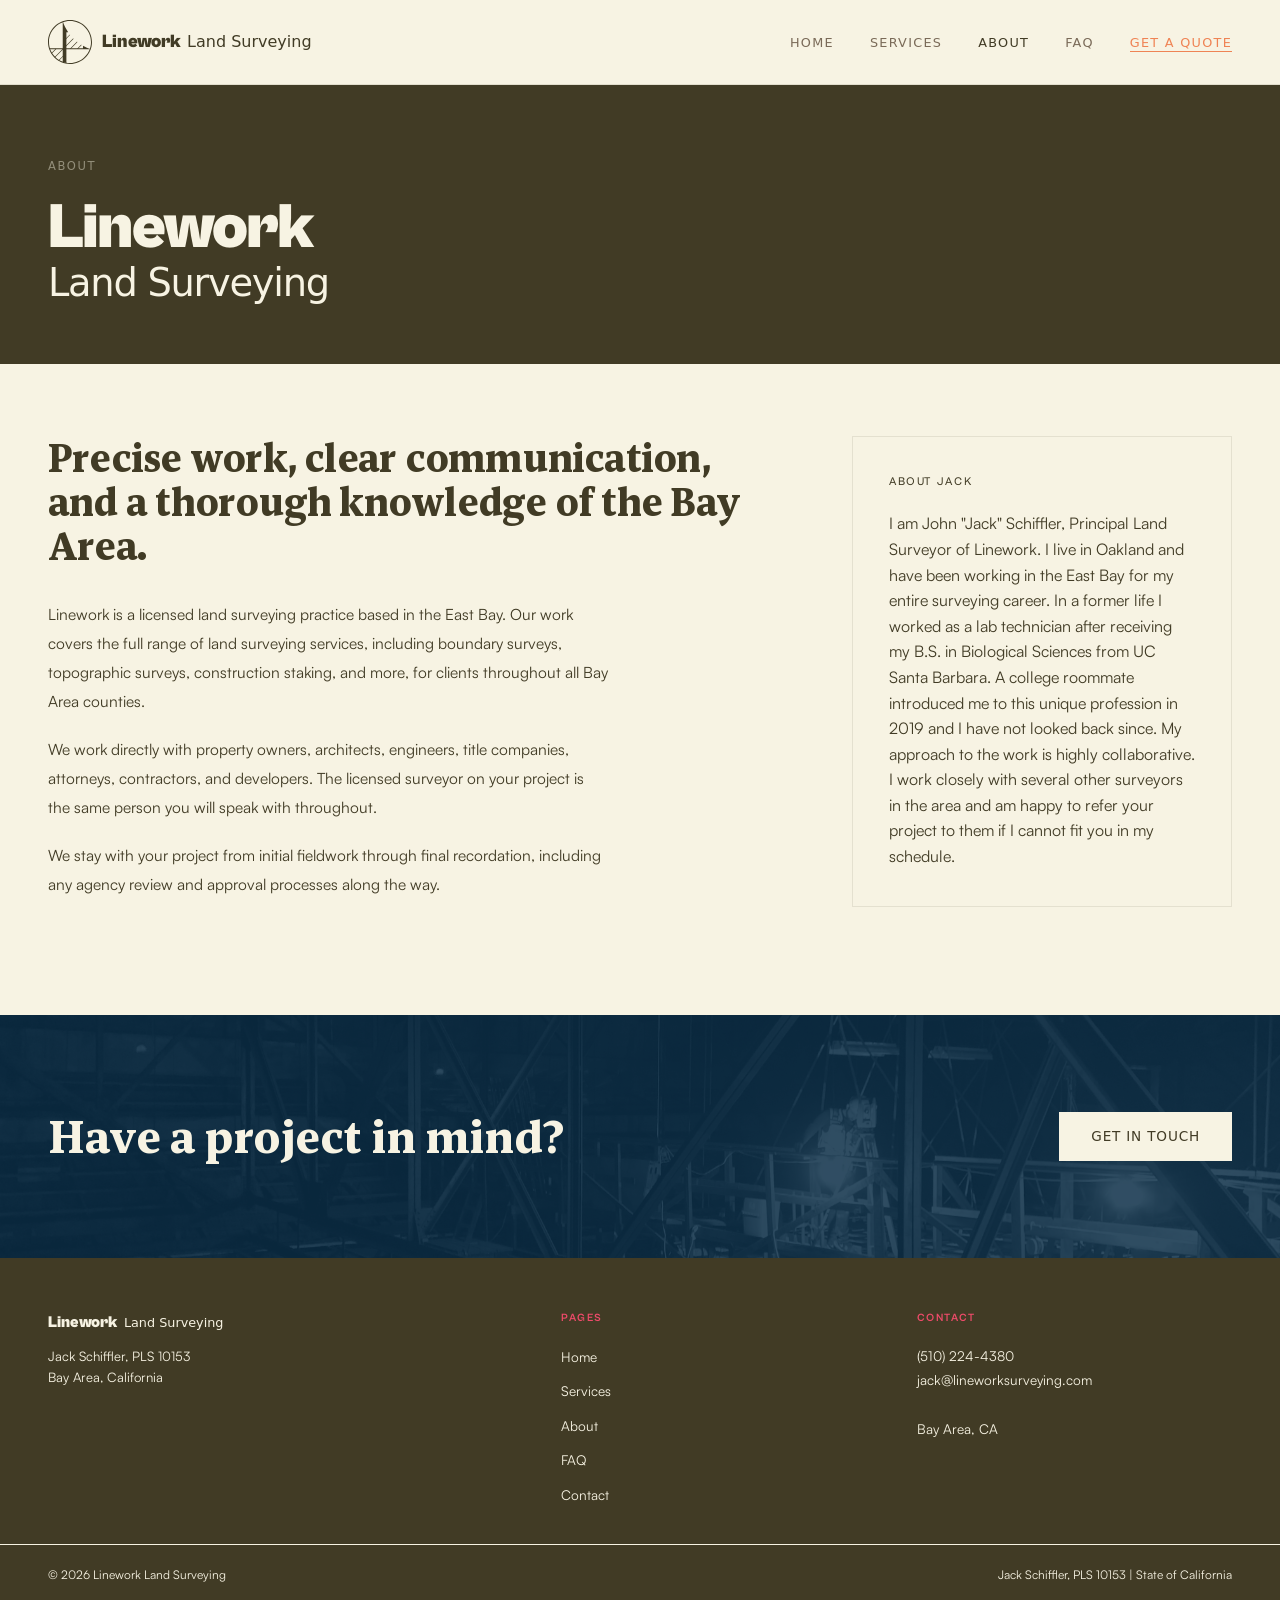
==== about.html @ f4a78629 "Copy and UI updates across all pages - Use Jack Schiffler name throughout (John "Jack" in bio) - Res" ====
<!DOCTYPE html>
<html lang="en">
<head>
  <meta charset="UTF-8">
  <meta name="viewport" content="width=device-width, initial-scale=1.0">
  <title>About | Linework Land Surveying</title>
  <meta name="description" content="Linework Land Surveying is a licensed Bay Area surveying practice serving homeowners, contractors, engineers, and developers across six counties.">
  <link rel="stylesheet" href="css/styles.css">
  <link rel="icon" type="image/png" href="favicon/favicon-96x96.png?v=20260525" sizes="96x96" />
  <link rel="icon" type="image/svg+xml" href="favicon/favicon.svg?v=20260525" />
  <link rel="shortcut icon" href="favicon/favicon.ico?v=20260525" />
  <link rel="apple-touch-icon" sizes="180x180" href="favicon/apple-touch-icon.png?v=20260525" />
  <meta name="apple-mobile-web-app-title" content="Linework" />
  <link rel="manifest" href="favicon/site.webmanifest?v=20260525" />
</head>
<body class="scheme-dark">

  <nav class="nav">
      <a href="index.html" class="nav-brand"><svg class="nav-logo" viewBox="0 0 614 614" aria-hidden="true" xmlns="http://www.w3.org/2000/svg" style="fill:currentColor;fill-rule:evenodd;clip-rule:evenodd;"><g transform="matrix(1,0,0,1,-393,-393)"><g transform="matrix(0.580419,0,0,0.580419,174.084919,110.556975)"><path d="M906.095,486.619C1198.018,486.619 1435.023,723.624 1435.023,1015.547C1435.023,1307.47 1198.018,1544.475 906.095,1544.475C614.172,1544.475 377.167,1307.47 377.167,1015.547C377.167,723.624 614.172,486.619 906.095,486.619ZM906.095,510.739C627.484,510.739 401.288,736.936 401.288,1015.547C401.288,1294.158 627.484,1520.354 906.095,1520.354C1184.706,1520.354 1410.902,1294.158 1410.902,1015.547C1410.902,736.936 1184.706,510.739 906.095,510.739Z"/></g><g transform="matrix(1.018083,0,0,1.018083,-12.198493,-17.996082)"><path d="M600,420.653C618.035,474.335 643.231,524.475 674.581,570L650,570C650,570 649.997,992.827 650,995C650.003,997.173 600,980 600,980L600,420.653Z"/></g><g transform="matrix(1.012575,0,0,1.012575,-5.211109,-9.470145)"><path d="M875.973,786.244C875.948,786.179 875.973,753.09 875.973,753.09L875.973,753.076C909.604,771.85 945.355,787.608 982.901,800L982.901,800.003L417.098,800L412.466,786.297L875.973,786.244Z"/></g><g><g transform="matrix(0.618251,0.383785,0.383785,0.614168,-159.139869,159.988691)"><path d="M446.684,858.973C439.985,865.707 433.276,869.911 431.711,868.354C430.146,866.797 434.314,860.065 441.012,853.331L694.695,598.295C701.394,591.56 708.103,587.357 709.669,588.914C711.234,590.471 707.066,597.202 700.367,603.936L446.684,858.973Z"/></g><g transform="matrix(0.615449,0.386602,0.386602,0.611336,35.843888,-36.035072)"><path d="M446.684,858.973C439.819,865.874 432.975,870.214 431.409,868.657C429.844,867.1 434.147,860.233 441.012,853.331L694.695,598.295C701.561,591.393 708.405,587.054 709.97,588.61C711.535,590.167 707.232,597.035 700.367,603.936L446.684,858.973Z"/></g></g><g transform="matrix(1.006113,-0.006145,-0.006145,1.006178,46.858488,53.80447)"><path d="M446.684,858.973C445.146,860.519 442.627,860.51 441.061,858.953C439.496,857.397 439.474,854.877 441.012,853.331L694.695,598.295C696.233,596.748 698.753,596.757 700.318,598.314C701.883,599.871 701.905,602.39 700.367,603.936L446.684,858.973Z"/></g><g><g transform="matrix(0.634325,0.367625,0.367625,0.630414,-53.128659,254.618289)"><path d="M446.684,858.973C440.803,864.885 434.758,868.421 433.193,866.864C431.628,865.307 435.131,859.243 441.012,853.331L694.695,598.295C700.576,592.382 706.622,588.846 708.187,590.403C709.752,591.96 706.248,598.024 700.367,603.936L446.684,858.973Z"/></g><g transform="matrix(0.684044,0.317641,0.317641,0.680664,130.234352,70.277254)"><path d="M446.684,858.973C442.415,863.264 437.679,865.485 436.113,863.928C434.548,862.371 436.743,857.623 441.012,853.331L694.695,598.295C698.964,594.003 703.701,591.783 705.266,593.34C706.831,594.896 704.636,599.645 700.367,603.936L446.684,858.973Z"/></g></g><g transform="matrix(0.602646,0.399473,0.399473,0.598396,196.505833,104.390617)"><path d="M446.684,858.973C438.94,866.758 431.382,871.815 429.817,870.258C428.252,868.701 433.268,861.116 441.012,853.331L694.695,598.295C702.44,590.509 709.998,585.452 711.563,587.009C713.128,588.566 708.111,596.151 700.367,603.936L446.684,858.973Z"/></g></g></svg><span class="nav-brand-text"><span class="nav-brand-main">Linework</span><span class="nav-brand-sub">Land Surveying</span></span></a>
      <button class="nav-toggle" aria-label="Menu" onclick="this.nextElementSibling.classList.toggle('open')">
        <span></span><span></span><span></span>
      </button>
      <ul class="nav-links">
        <li><a href="index.html">Home</a></li>
        <li><a href="services.html">Services</a></li>
        <li><a href="about.html" class="active">About</a></li>
        <li><a href="faq.html">FAQ</a></li>
        <li class="nav-quote"><a href="contact.html">Get a Quote</a></li>
      </ul>
  </nav>

  <section class="page-hero">
    <p class="eyebrow">About</p>
    <h1>
      <div class="font-cabinet font-black title">Linework</div>
      <div class="font-satoshi font-light subtitle">Land Surveying</div>
    </h1>
  </section>

  <div class="about-body">
    <div class="about-text">
      <h2>Precise work, clear communication, and a thorough knowledge of the Bay Area.</h2>
      <p>Linework is a licensed land surveying practice based in the East Bay. Our work covers the full range of land surveying services, including boundary surveys, topographic surveys, construction staking, and more, for clients throughout all Bay Area counties.</p>
      <p>We work directly with property owners, architects, engineers, title companies, attorneys, contractors, and developers. The licensed surveyor on your project is the same person you will speak with throughout.</p>
      <p>We stay with your project from initial fieldwork through final recordation, including any agency review and approval processes along the way.</p>
    </div>
    <div>
      <div class="aside-card">
        <h3>About Jack</h3>
        <p>I am John "Jack" Schiffler, Principal Land Surveyor of Linework. I live in Oakland and have been working in the East Bay for my entire surveying career. In a former life I worked as a lab technician after receiving my B.S. in Biological Sciences from UC Santa Barbara. A college roommate introduced me to this unique profession in 2019 and I have not looked back since. My approach to the work is highly collaborative. I work closely with several other surveyors in the area and am happy to refer your project to them if I cannot fit you in my schedule.</p>
      </div>
    </div>
  </div>

  <div class="cta-band">
    <img class="cta-band-bg" src="img/IMG_4250.jpg" alt="">
    <h2>Have a project in mind?</h2>
    <a href="contact.html" class="btn-cream">Get in touch</a>
  </div>

  <footer>
    <div class="footer">
      <div>
        <span class="footer-brand">
          <span class="footer-brand-title">Linework</span>
          <span class="footer-brand-subtitle">Land Surveying</span>
        </span>
        <p class="footer-tagline">Jack Schiffler, PLS 10153<br>Bay Area, California</p>
      </div>
      <div class="footer-col">
        <h4>Pages</h4>
        <ul>
          <li><a href="index.html">Home</a></li>
          <li><a href="services.html">Services</a></li>
          <li><a href="about.html">About</a></li>
          <li><a href="faq.html">FAQ</a></li>
          <li><a href="contact.html">Contact</a></li>
        </ul>
      </div>
      <div class="footer-col">
        <h4>Contact</h4>
        <address>
          (510) 224-4380<br>
          jack@lineworksurveying.com<br><br>
          Bay Area, CA
        </address>
      </div>
    </div>
    <div class="footer-bottom">
      <span>&copy; 2026 Linework Land Surveying</span>
      <span>Jack Schiffler, PLS 10153 | State of California</span>
    </div>
  </footer>

</body>
</html>
---- css/styles.css ----
/* ── Fonts ─────────────────────────────────────────────────────────────────── */
@font-face {
  font-family: 'Cabinet Grotesk';
  src: url('../fonts/CabinetGrotesk-Regular.woff2') format('woff2'),
       url('../fonts/CabinetGrotesk-Regular.woff') format('woff');
  font-weight: 400; font-display: swap;
}
@font-face {
  font-family: 'Cabinet Grotesk';
  src: url('../fonts/CabinetGrotesk-Medium.woff2') format('woff2'),
       url('../fonts/CabinetGrotesk-Medium.woff') format('woff');
  font-weight: 500; font-display: swap;
}
@font-face {
  font-family: 'Cabinet Grotesk';
  src: url('../fonts/CabinetGrotesk-Bold.woff2') format('woff2'),
       url('../fonts/CabinetGrotesk-Bold.woff') format('woff');
  font-weight: 700; font-display: swap;
}
@font-face {
  font-family: 'Cabinet Grotesk';
  src: url('../fonts/CabinetGrotesk-Black.woff2') format('woff2'),
       url('../fonts/CabinetGrotesk-Black.woff') format('woff');
  font-weight: 900; font-display: swap;
}
@font-face {
  font-family: 'Satoshi';
  src: url('../fonts/Satoshi-Variable.woff2') format('woff2'),
       url('../fonts/Satoshi-Variable.woff') format('woff');
  font-weight: 300 900; font-display: swap;
}
@font-face {
  font-family: 'Satoshi';
  src: url('../fonts/Satoshi-Regular.woff2') format('woff2'),
       url('../fonts/Satoshi-Regular.woff') format('woff');
  font-weight: 400; font-display: swap;
}
@font-face {
  font-family: 'Satoshi';
  src: url('../fonts/Satoshi-Medium.woff2') format('woff2'),
       url('../fonts/Satoshi-Medium.woff') format('woff');
  font-weight: 500; font-display: swap;
}
@font-face {
  font-family: 'Satoshi';
  src: url('../fonts/Satoshi-Bold.woff2') format('woff2'),
       url('../fonts/Satoshi-Bold.woff') format('woff');
  font-weight: 700; font-display: swap;
}
@font-face {
  font-family: 'Bespoke Serif';
  src: url('../fonts/BespokeSerif-Variable.woff2') format('woff2'),
       url('../fonts/BespokeSerif-Variable.woff') format('woff');
  font-weight: 100 900; font-display: swap;
}
@font-face {
  font-family: 'Bespoke Serif';
  src: url('../fonts/BespokeSerif-VariableItalic.woff2') format('woff2'),
       url('../fonts/BespokeSerif-VariableItalic.woff') format('woff');
  font-weight: 100 900; font-style: italic; font-display: swap;
}

/* ── Variables ─────────────────────────────────────────────────────────────── */
:root {
  /* --cream:   #F5EDE0; */
  /* --coral:   #EE486A; */
  /* --olive:   #2A5B1C; */
  /* --dark:    #1A1714; */
  /* --mid:     #7A6A58; */
  /* --sand:    #DEC99A; */
  /* --paper:   #FAF6EE; */

  --palm:    #7B904B;
  --olive: #5C6C37;
  --forest: #2A3B1C;
  --green-light: var(--palm);
  --green-mid: var(--olive);
  --green-dark: var(--forest);

  --bubblegum: #EE4B6A;
  --crimson: #D32240;
  --plum: #291528;
  --pink-light: var(--bubblegum);
  --pink-mid: var(--crimson);
  --pink-dark: var(--plum);
  
  --coral: #EF8354;
  --paprika: #EA5C1F;
  --leather: #95370E;
  --orange-light: var(--coral);
  --orange-mid: var(--paprika);
  --orange-dark: var(--leather);
  
  --steel: #7A93AC;
  --navy: #124E78;
  --denim: #0B2E47;
  --blue-light: var(--steel);
  --blue-mid: var(--navy);
  --blue-dark: var(--denim);

  --ivory:   #F7F3E3;
  --coffee: #7A6A58;
  --dark-khaki: #413B25;
  --light: var(--ivory);
  --mid: var(--coffee);
  --dark: var(--dark-khaki);
  
  --cream:   var(--light);
  --sand: var(--orange-light);
  --paper: var(--ivory);

  --font-satoshi: 'Satoshi', system-ui, sans-serif;
  --font-cabinet: 'Cabinet Grotesk', system-ui, sans-serif;
  --font-bespoke: 'Bespoke Serif', Georgia, serif;

  --text-xs: 0.75rem;
  --text-xs--line-height: calc(1 / 0.75);

  --text-sm: 0.875rem;
  --text-sm--line-height: calc(1.25 / 0.875);

  --text-base: 1rem;
  --text-base--line-height: calc(1.5 / 1);

  --text-lg: 1.125rem;
  --text-lg--line-height: calc(1.75 / 1.125);

  --text-xl: 1.25rem;
  --text-xl--line-height: calc(1.75 / 1.25);

  --text-2xl: 1.5rem;
  --text-2xl--line-height: calc(2 / 1.5);

  --text-3xl: 1.875rem;
  --text-3xl--line-height: calc(2.25 / 1.875);

  --text-4xl: 2.25rem;
  --text-4xl--line-height: calc(2.5 / 2.25);

  --text-5xl: 3rem;
  --text-5xl--line-height: 1;

  --text-6xl: 3.75rem;
  --text-6xl--line-height: 1;

  --text-7xl: 4.5rem;
  --text-7xl--line-height: 1;

  --text-8xl: 6rem;
  --text-8xl--line-height: 1;

  --text-9xl: 8rem; 
  --text-9xl--line-height: 1;
}

/* ── Font Helpers ─────────────────────────────────────────────────────────────── */

.font-satoshi, .font-body {
  font-family: var(--font-satoshi);
}

.font-cabinet, .font-title {
  font-family: var(--font-cabinet);
}

.font-bespoke, .font-serif {
  font-family: var(--font-bespoke);
}

.font-thin {
  font-weight: 100;
}

.font-extralight {
  font-weight: 200;
}

.font-light {
  font-weight: 300;
}

.font-normal {
  font-weight: 400;
}

.font-medium {
  font-weight: 500;
}

.font-semibold {
  font-weight: 600;
}

.font-bold {
  font-weight: 700;
}

.font-extrabold {
  font-weight: 800;
}

.font-black {
  font-weight: 900;
}


.text-xs {
  font-size: var(--text-xs); /* 0.75rem (12px) */ 
  line-height: var(--text-xs--line-height); /* calc(1 / 0.75) */
}

.text-sm {
  font-size: var(--text-sm); /* 0.875rem (14px) */ 
  line-height: var(--text-sm--line-height); /* calc(1.25 / 0.875) */
}

.text-base {
  font-size: var(--text-base); /* 1rem (16px) */ 
  line-height: var(--text-base--line-height); /* calc(1.5 / 1) */
}

.text-lg {
  font-size: var(--text-lg); /* 1.125rem (18px) */ 
  line-height: var(--text-lg--line-height); /* calc(1.75 / 1.125) */
}

.text-xl {
  font-size: var(--text-xl); /* 1.25rem (20px) */ 
  line-height: var(--text-xl--line-height); /* calc(1.75 / 1.25) */
}

.text-2xl {
  font-size: var(--text-2xl); /* 1.5rem (24px) */ 
  line-height: var(--text-2xl--line-height); /* calc(2 / 1.5) */
}

.text-3xl {
  font-size: var(--text-3xl); /* 1.875rem (30px) */ 
  line-height: var(--text-3xl--line-height); /* calc(2.25 / 1.875) */
}

.text-4xl {
  font-size: var(--text-4xl); /* 2.25rem (36px) */ 
  line-height: var(--text-4xl--line-height); /* calc(2.5 / 2.25) */
}

.text-5xl {
  font-size: var(--text-5xl); /* 3rem (48px) */ 
  line-height: var(--text-5xl--line-height); /* 1 */
}

.text-6xl {
  font-size: var(--text-6xl); /* 3.75rem (60px) */ 
  line-height: var(--text-6xl--line-height); /* 1 */
}

.text-7xl {
  font-size: var(--text-7xl); /* 4.5rem (72px) */ 
  line-height: var(--text-7xl--line-height); /* 1 */
}

.text-8xl {
  font-size: var(--text-8xl); /* 6rem (96px) */ 
  line-height: var(--text-8xl--line-height); /* 1 */
}

.text-9xl {
  font-size: var(--text-9xl); /* 8rem (128px) */ 
  line-height: var(--text-9xl--line-height); /* 1 */
}

/* ── Reset ─────────────────────────────────────────────────────────────────── */
*, *::before, *::after { box-sizing: border-box; margin: 0; padding: 0; }
html, body { overflow-x: clip; overscroll-behavior: none; }
html { scroll-behavior: smooth; }

body {
  font-family: 'Satoshi', system-ui, sans-serif;
  background: var(--paper);
  color: var(--dark);
  font-size: 16px;
  line-height: 1.6;
}

a { color: inherit; text-decoration: none; }
img { max-width: 100%; display: block; }

/* ── Nav ───────────────────────────────────────────────────────────────────── */
.nav {
  display: flex;
  align-items: center;
  justify-content: space-between;
  padding: 20px 48px;
  border-bottom: 1px solid rgba(65,59,37,0.12);
  background: var(--paper);
  position: sticky;
  top: 0;
  z-index: 50;
}

.nav-brand {
  display: flex;
  align-items: center;
  gap: 10px;
  color: var(--dark);
}

.nav-logo {
  display: block;
  width: 44px;
  height: 44px;
  flex-shrink: 0;
  color: var(--dark);
  overflow: hidden;
  shape-rendering: geometricPrecision;
}

.nav-brand-text {
  display: flex;
  align-items: baseline;
  gap: 0.35em;
}

.nav-brand-main {
  font-family: 'Cabinet Grotesk', system-ui, sans-serif;
  font-weight: 900;
  font-size: 1.15rem;
  letter-spacing: 0.01em;
}

.nav-brand-sub {
  font-family: 'Satoshi', system-ui, sans-serif;
  font-weight: 300;
  font-style: normal;
  font-size: 1rem;
}

.nav-links {
  display: flex;
  gap: 36px;
  list-style: none;
}

.nav-links a {
  font-size: 0.8rem;
  font-weight: 500;
  letter-spacing: 0.1em;
  text-transform: uppercase;
  color: var(--mid);
  transition: color 0.2s;
}

.nav-links a:hover,
.nav-links a.active { color: var(--dark); }

.nav-links .nav-quote a {
  color: var(--coral);
  border-bottom: 1px solid var(--coral);
  padding-bottom: 1px;
}

.nav-links .nav-quote a:hover { color: var(--dark); border-color: var(--dark); }

.nav-toggle {
  display: none;
  flex-direction: column;
  gap: 5px;
  background: none;
  border: none;
  cursor: pointer;
  padding: 4px;
}

.nav-toggle span {
  display: block;
  width: 22px;
  height: 1.5px;
  background: var(--dark);
}

/* ── Hero ──────────────────────────────────────────────────────────────────── */
.hero {
  background: var(--cream);
  padding: 80px 48px 72px;
  border-bottom: 1px solid rgba(65,59,37,0.1);
  overflow: hidden;
}

.hero-tag {
  font-size: 0.75rem;
  font-weight: 500;
  letter-spacing: 0.14em;
  text-transform: uppercase;
  color: var(--coral);
  margin-bottom: 28px;
}

.hero-lockup {
  display: flex;
  align-items: center;
  gap: clamp(1.15rem, 2vw, 2rem);
  margin-bottom: 36px;
}

.hero-logo {
  width: clamp(4.6rem, 14vw, 8.5rem);
  height: clamp(4.6rem, 14vw, 8.5rem);
  flex-shrink: 0;
  color: var(--dark);
  shape-rendering: geometricPrecision;
}

.hero-name {
  font-family: 'Cabinet Grotesk', system-ui, sans-serif;
  font-weight: 900;
  font-size: clamp(3.45rem, 8.5vw, 8rem);
  line-height: 0.95;
  letter-spacing: -0.02em;
  color: var(--dark);
  margin-bottom: 0;
}

.hero-name em {
  display: block;
  font-family: 'Satoshi', system-ui, sans-serif;
  font-weight: 300;
  font-style: normal;
  font-size: 0.68em;
  color: var(--dark);
}

.hero-sub {
  font-size: 1rem;
  color: var(--dark);
  max-width: 420px;
  line-height: 1.7;
  margin-bottom: 40px;
}

.hero-actions {
  display: flex;
  gap: 20px;
  align-items: center;
}

.btn-coral {
  display: inline-block;
  background: var(--coral);
  color: #fff;
  padding: 12px 28px;
  font-size: 0.85rem;
  font-weight: 500;
  letter-spacing: 0.06em;
  text-transform: uppercase;
  transition: background 0.2s;
}

.btn-coral:hover { background: var(--orange-dark); color: var(--light); }

.btn-text {
  font-size: 0.85rem;
  font-weight: 500;
  letter-spacing: 0.06em;
  text-transform: uppercase;
  color: var(--mid);
  border-bottom: 1px solid currentColor;
  padding-bottom: 1px;
  transition: color 0.2s;
}

.btn-text:hover { color: var(--dark); }

/* ── Services block (homepage) ─────────────────────────────────────────────── */
.services-block {
  background: var(--green-dark);
  padding: 80px 48px;
}

.services-block h2 {
  font-family: 'Cabinet Grotesk', system-ui, sans-serif;
  font-weight: 700;
  font-size: clamp(1.8rem, 3vw, 2.6rem);
  color: var(--orange-light);
  margin-bottom: 52px;
  letter-spacing: -0.01em;
}

.services-list {
  list-style: none;
  border-top: 1px solid rgba(255,255,255,0.15);
}

.services-list li {
  display: flex;
  justify-content: space-between;
  align-items: baseline;
  padding: 20px 0;
  border-bottom: 1px solid rgba(255,255,255,0.15);
  gap: 24px;
}

.services-list li .svc-name {
  font-family: 'Cabinet Grotesk', system-ui, sans-serif;
  font-weight: 700;
  font-size: clamp(1.1rem, 2vw, 1.4rem);
  color: #fff;
  letter-spacing: -0.01em;
}

.services-list li .svc-note {
  font-size: 0.8rem;
  color: rgba(255,255,255,0.45);
  letter-spacing: 0.06em;
  text-transform: uppercase;
  flex-shrink: 0;
}

.services-more {
  margin-top: 40px;
}

.services-more a {
  font-size: 0.82rem;
  font-weight: 500;
  letter-spacing: 0.1em;
  text-transform: uppercase;
  color: var(--sand);
  border-bottom: 1px solid rgba(222,201,154,0.4);
  padding-bottom: 2px;
  transition: border-color 0.2s;
}

.services-more a:hover { border-color: var(--sand); }

/* ── About strip (homepage) ────────────────────────────────────────────────── */
.about-strip {
  background: var(--paper);
  padding: 80px 48px;
  display: grid;
  grid-template-columns: 1fr 2fr;
  gap: 64px;
  align-items: start;
  border-bottom: 1px solid rgba(65,59,37,0.1);
}

.about-strip h2 {
  font-family: 'Bespoke Serif', Georgia, serif;
  font-size: clamp(1.6rem, 2.5vw, 2.2rem);
  line-height: 1.2;
  color: var(--blue-mid);
  letter-spacing: -0.01em;
}

.about-strip p {
  font-size: 1rem;
  color: var(--dark);
  line-height: 1.8;
  margin-bottom: 28px;
}

.about-strip a {
  font-size: 0.82rem;
  font-weight: 500;
  letter-spacing: 0.1em;
  text-transform: uppercase;
  color: var(--pink-light);
  border-bottom: 1px solid var(--coral);
  padding-bottom: 1px;
}

/* ── Area strip ────────────────────────────────────────────────────────────── */
.area-strip {
  background: var(--pink-mid);
  padding: 36px 48px;
  display: flex;
  align-items: center;
  gap: 48px;
  flex-wrap: wrap;
}

.area-strip .area-label {
  font-size: 0.72rem;
  font-weight: 500;
  letter-spacing: 0.14em;
  text-transform: uppercase;
  color: var(--light);
  flex-shrink: 0;
}

.area-strip .area-counties {
  font-family: 'Bespoke Serif', Georgia, serif;
  font-size: 1rem;
  color: var(--light);
  letter-spacing: 0.01em;
}

/* ── CTA band ──────────────────────────────────────────────────────────────── */
.cta-band {
  background: var(--blue-dark);
  padding: 96px 48px;
  display: flex;
  justify-content: space-between;
  align-items: center;
  gap: 40px;
  flex-wrap: wrap;
  position: relative;
  overflow: hidden;
}

.cta-band-bg {
  position: absolute;
  inset: 0;
  width: 100%;
  height: 100%;
  object-fit: cover;
  object-position: center;
  opacity: 0.15;
  filter: grayscale(1);
  pointer-events: none;
}

.cta-band h2,
.cta-band a { position: relative; }


.cta-band h2 {
  font-family: 'Bespoke Serif', Georgia, serif;
  font-size: clamp(1.8rem, 3.5vw, 3rem);
  color: var(--cream);
  letter-spacing: -0.01em;
  max-width: 540px;
  line-height: 1.15;
}

.btn-cream {
  display: inline-block;
  background: var(--cream);
  color: var(--dark);
  padding: 14px 32px;
  font-size: 0.85rem;
  font-weight: 500;
  letter-spacing: 0.06em;
  text-transform: uppercase;
  flex-shrink: 0;
  transition: background 0.2s;
}

.btn-cream:hover { background: var(--paprika); color: var(--light); }

/* ── Page hero (inner pages) ───────────────────────────────────────────────── */
.page-hero {
  background: var(--cream);
  padding: 72px 48px 60px;
  border-bottom: 1px solid rgba(65,59,37,0.1);
}

.page-hero .eyebrow {
  font-size: 0.72rem;
  font-weight: 500;
  letter-spacing: 0.14em;
  text-transform: uppercase;
  color: var(--coral);
  margin-bottom: 20px;
}

.page-hero h1 {
  font-family: 'Bespoke Serif', Georgia, serif;
  font-size: clamp(2.4rem, 5vw, 4.5rem);
  line-height: 1.05;
  letter-spacing: -0.02em;
  color: var(--dark);
  max-width: 700px;
}

.page-hero h1 .subtitle {
  font-size: clamp(1.6rem, 3vw, 3rem);
}

.page-hero--dark {
  background: var(--olive);
  border-bottom-color: transparent;
}

.page-hero--dark .eyebrow { color: rgba(222,201,154,0.65); }
.page-hero--dark h1 { color: var(--cream); }

/* ── Services page ─────────────────────────────────────────────────────────── */
.services-full {
  padding: 0 48px 96px;
  background: var(--paper);
}

.svc-item {
  padding: 52px 0;
  border-bottom: 1px solid rgba(65,59,37,0.1);
  display: grid;
  grid-template-columns: 300px 1fr;
  gap: 64px;
  align-items: start;
}

.svc-item:first-child { padding-top: 52px; border-top: 1px solid rgba(65,59,37,0.1); margin-top: 52px; }


.svc-item h2 {
  font-family: 'Cabinet Grotesk', system-ui, sans-serif;
  font-weight: 700;
  font-size: clamp(1.2rem, 2vw, 1.6rem);
  color: var(--dark);
  line-height: 1.2;
  letter-spacing: -0.01em;
}

.svc-body p {
  font-size: 0.95rem;
  color: var(--dark);
  line-height: 1.8;
}

.svc-body p + p {
  margin-top: 16px;
}

/* ── About page ────────────────────────────────────────────────────────────── */
.about-body {
  padding: 72px 48px 96px;
  background: var(--paper);
  display: grid;
  grid-template-columns: 1fr 380px;
  gap: 80px;
  align-items: start;
}

.about-text h2 {
  font-family: 'Bespoke Serif', Georgia, serif;
  font-size: clamp(1.8rem, 3vw, 2.4rem);
  color: var(--dark);
  margin-bottom: 32px;
  letter-spacing: -0.02em;
  line-height: 1.15;
}

.about-text p {
  font-size: 0.97rem;
  color: var(--dark);
  line-height: 1.85;
  margin-bottom: 20px;
  max-width: 560px;
}

.aside-card {
  background: var(--cream);
  padding: 36px;
  border: 1px solid rgba(65,59,37,0.1);
}

.aside-card h3 {
  font-family: 'Cabinet Grotesk', system-ui, sans-serif;
  font-size: 0.72rem;
  font-weight: 500;
  letter-spacing: 0.14em;
  text-transform: uppercase;
  color: var(--dark);
  margin-bottom: 20px;
}

.aside-card ul {
  list-style: none;
  display: flex;
  flex-direction: column;
  gap: 12px;
}

.aside-card li {
  font-family: 'Bespoke Serif', Georgia, serif;
  font-size: 0.95rem;
  color: var(--dark);
  padding-bottom: 12px;
  border-bottom: 1px solid rgba(65,59,37,0.08);
}

.aside-card li:last-child { border-bottom: none; padding-bottom: 0; }

/* ── Contact page ──────────────────────────────────────────────────────────── */
.contact-body {
  padding: 72px 48px 96px;
  background: var(--paper);
  display: grid;
  grid-template-columns: 1fr 1.4fr;
  gap: 80px;
  align-items: start;
}

.contact-left h2 {
  font-family: 'Bespoke Serif', Georgia, serif;
  font-size: clamp(1.6rem, 2.5vw, 2.2rem);
  color: var(--dark);
  margin-bottom: 24px;
  letter-spacing: -0.01em;
  line-height: 1.2;
}

.contact-left p {
  font-size: 0.92rem;
  color: var(--dark);
  line-height: 1.75;
  margin-bottom: 36px;
}

.contact-details {
  display: flex;
  flex-direction: column;
  gap: 20px;
}

.contact-detail-label {
  font-size: 0.7rem;
  font-weight: 500;
  letter-spacing: 0.14em;
  text-transform: uppercase;
  color: var(--mid);
  margin-bottom: 3px !important;
}

.contact-detail-value {
  font-family: 'Bespoke Serif', Georgia, serif;
  font-size: 1.05rem;
  color: var(--dark);
}

.contact-detail-value a { color: var(--coral); }
.contact-detail-value a:hover { border-bottom: 1px solid var(--coral); }

.service-area-list {
  font-family: var(--font-satoshi);
  line-height: 1.25rem;

}
/* ── Form ──────────────────────────────────────────────────────────────────── */
.form-wrap {
  background: var(--cream);
  padding: 40px;
}

.form-wrap h3 {
  font-family: 'Cabinet Grotesk', system-ui, sans-serif;
  font-weight: 700;
  font-size: 1.5rem;
  color: var(--dark);
  margin-bottom: 28px;
  letter-spacing: -0.01em;
}

.form-group {
  display: flex;
  flex-direction: column;
  gap: 6px;
  margin-bottom: 20px;
}

.form-group label {
  font-size: 0.72rem;
  font-weight: 500;
  letter-spacing: 0.1em;
  text-transform: uppercase;
  color: var(--dark);
}

.form-group input,
.form-group select,
.form-group textarea {
  padding: 11px 14px;
  border: 1px solid rgba(65,59,37,0.18);
  background: var(--paper);
  font-family: 'Satoshi', system-ui, sans-serif;
  font-size: 0.93rem;
  color: var(--dark);
  outline: none;
  transition: border-color 0.2s;
  border-radius: 0;
  -webkit-appearance: none;
}

.form-group input:focus,
.form-group select:focus,
.form-group textarea:focus {
  border-color: var(--coral);
}

.form-group textarea { min-height: 120px; resize: vertical; }

.form-row { display: grid; grid-template-columns: 1fr 1fr; gap: 16px; }

.form-submit {
  width: 100%;
  background: var(--coral);
  color: #fff;
  border: none;
  padding: 14px;
  font-family: 'Satoshi', system-ui, sans-serif;
  font-size: 0.85rem;
  font-weight: 500;
  letter-spacing: 0.1em;
  text-transform: uppercase;
  cursor: pointer;
  transition: background 0.2s;
  border-radius: 0;
}

.form-submit:hover { background: var(--dark); }

/* ── Footer ────────────────────────────────────────────────────────────────── */
.footer {
  background: var(--dark);
  padding: 52px 48px 36px;
  display: grid;
  grid-template-columns: 1.5fr 1fr 1fr;
  gap: 40px;
  color: var(--light);
}

.footer-brand {
  font-size: 1rem;
  color: var(--cream);
  display: block;
  margin-bottom: 10px;
  display: flex;
  align-items: baseline;
  gap: 0.35em;
}

.footer-brand-title {
  font-family: var(--font-cabinet);
  font-weight: 900;
  letter-spacing: 0.01em;
}

.footer-brand-subtitle {
  font-family: var(--font-satoshi);
  font-weight: 300;
  font-style: normal;
  font-size: 0.8rem;
}

.footer-tagline {
  font-size: 0.82rem;
  /* color: rgba(245,237,224,0.4); */
  line-height: 1.6;
}

.footer-col h4 {
  font-size: 0.68rem;
  font-weight: 600;
  letter-spacing: 0.14em;
  text-transform: uppercase;
  /* color: rgba(245,237,224,0.35); */
  margin-bottom: 16px;
  font-family: var(--font-cabinet);
  color: var(--pink-light);
}

.footer-col ul { list-style: none; display: flex; flex-direction: column; gap: 9px; }

.footer-col ul a {
  font-size: 0.85rem;
  /* color: rgba(245,237,224,0.6); */
  transition: color 0.2s;
}

.footer-col ul a:hover { color: var(--cream); }

.footer-col address {
  font-style: normal;
  font-size: 0.85rem;
  line-height: 1.8;
  /* color: rgba(245,237,224,0.6); */
}

.footer-bottom {
  background: var(--dark);
  padding: 20px 48px 32px;
  display: flex;
  justify-content: space-between;
  font-size: 0.75rem;
  /* color: rgba(245,237,224,0.25); */
  color: var(--light);
  border-top: 1px solid var(--light);
  flex-wrap: wrap;
  gap: 8px;
}

/* ── Page color schemes ──────────────────────────────────────────────────── */
/* Cream page → Dark nav */
.scheme-cream .nav { background: var(--dark); border-bottom-color: rgba(255,255,255,0.08); }
.scheme-cream .nav-logo { color: var(--ivory); }
.scheme-cream .nav-brand-main,
.scheme-cream .nav-brand-sub { color: var(--ivory); }
.scheme-cream .nav-links a { color: rgba(247,243,227,0.55); }
.scheme-cream .nav-links a:hover,
.scheme-cream .nav-links a.active { color: var(--ivory); }
.scheme-cream .nav-links .nav-quote a { border-color: rgba(247,243,227,0.4); color: var(--ivory); }
.scheme-cream .nav-links .nav-quote a:hover { border-color: var(--ivory); }
.scheme-cream .nav-toggle span { background: var(--ivory); }

/* Olive page → Cream nav */
.scheme-olive .nav { background: var(--cream); border-bottom-color: rgba(65,59,37,0.12); }

/* Dark page → Paper nav + dark hero */
.scheme-dark .nav { background: var(--paper); border-bottom-color: rgba(65,59,37,0.12); }
.scheme-dark .page-hero { background: var(--dark); border-bottom-color: transparent; }
.scheme-dark .page-hero .eyebrow { color: rgba(247,243,227,0.45); }
.scheme-dark .page-hero h1 { color: var(--cream); }

/* Paper page → Olive nav */
.scheme-paper .nav { background: var(--olive); border-bottom-color: rgba(0,0,0,0.15); }
.scheme-paper .nav-logo { color: var(--ivory); }
.scheme-paper .nav-brand-main,
.scheme-paper .nav-brand-sub { color: var(--ivory); }
.scheme-paper .nav-links a { color: rgba(247,243,227,0.55); }
.scheme-paper .nav-links a:hover,
.scheme-paper .nav-links a.active { color: var(--ivory); }
.scheme-paper .nav-links .nav-quote a { border-color: rgba(247,243,227,0.4); color: var(--ivory); }
.scheme-paper .nav-links .nav-quote a:hover { border-color: var(--ivory); }
.scheme-paper .nav-toggle span { background: var(--ivory); }

/* ── Responsive ────────────────────────────────────────────────────────────── */
@media (max-width: 860px) {
  .nav { padding: 18px 24px; }
  .nav-links { display: none; }
  .nav-links.open {
    display: flex;
    flex-direction: column;
    gap: 0;
    position: absolute;
    top: 61px;
    left: 0; right: 0;
    background: var(--paper);
    border-bottom: 1px solid rgba(65,59,37,0.1);
    padding: 8px 0;
  }
  .scheme-cream .nav-links.open { background: var(--dark); border-bottom-color: rgba(255,255,255,0.08); }
  .scheme-paper .nav-links.open { background: var(--olive); border-bottom-color: rgba(0,0,0,0.2); }
  .nav-links.open li a { display: block; padding: 12px 24px; }
  .nav-toggle { display: flex; }

  .hero,
  .services-block,
  .about-strip,
  .area-strip,
  .cta-band,
  .page-hero { padding-left: 24px; padding-right: 24px; }

  .about-strip { grid-template-columns: 1fr; gap: 32px; }
  .cta-band { flex-direction: column; align-items: flex-start; padding: 64px 24px; }

  .services-full,
  .about-body,
  .contact-body { padding-left: 24px; padding-right: 24px; }

  .svc-item { grid-template-columns: 1fr; gap: 12px; }
  .about-body { grid-template-columns: 1fr; gap: 40px; }
  .contact-body { grid-template-columns: 1fr; gap: 40px; }

  .footer { grid-template-columns: 1fr; gap: 32px; padding: 40px 24px 28px; }
  .footer-bottom { padding: 16px 24px 28px; }

  .form-row { grid-template-columns: 1fr; }
  .form-wrap { padding: 28px 24px; }
}

/* ── FAQ page ──────────────────────────────────────────────────────────────── */
.faq-body {
  padding: 72px 48px 96px;
  background: var(--paper);
  max-width: 820px;
}

.faq-section {
  margin-bottom: 64px;
}

.faq-category-title {
  font-family: 'Cabinet Grotesk', system-ui, sans-serif;
  font-size: 0.7rem;
  font-weight: 600;
  letter-spacing: 0.14em;
  text-transform: uppercase;
  color: var(--mid);
  padding-bottom: 14px;
  border-bottom: 1px solid rgba(65,59,37,0.12);
  margin-bottom: 0;
}

.faq-item {
  border-bottom: 1px solid rgba(65,59,37,0.1);
}

.faq-item summary {
  display: flex;
  justify-content: space-between;
  align-items: baseline;
  gap: 24px;
  padding: 22px 0;
  cursor: pointer;
  list-style: none;
  font-family: 'Bespoke Serif', Georgia, serif;
  font-size: 1.05rem;
  color: var(--dark);
  line-height: 1.35;
}

.faq-item summary::-webkit-details-marker { display: none; }

.faq-item summary::after {
  content: '+';
  font-family: 'Cabinet Grotesk', system-ui, sans-serif;
  font-weight: 300;
  font-size: 1.3rem;
  color: var(--mid);
  flex-shrink: 0;
  line-height: 1;
  transition: color 0.15s;
}

.faq-item[open] summary { color: var(--blue-mid); }

.faq-item[open] summary::after {
  content: '\2212';
  color: var(--blue-mid);
}

.faq-answer {
  padding-bottom: 26px;
}

.faq-answer p {
  font-size: 0.95rem;
  color: var(--dark);
  line-height: 1.85;
  max-width: 660px;
}

.faq-answer p + p { margin-top: 14px; }

.faq-answer ul {
  margin: 12px 0 14px 0;
  list-style: none;
  display: flex;
  flex-direction: column;
  gap: 8px;
}

.faq-answer ul li {
  font-size: 0.95rem;
  color: var(--dark);
  line-height: 1.6;
  padding-left: 18px;
  position: relative;
  max-width: 640px;
}

.faq-answer ul li::before {
  content: '';
  position: absolute;
  left: 0;
  top: 0.65em;
  width: 7px;
  height: 1px;
  background: var(--mid);
}

/* ── County resources section ─────────────────────────────────────────────── */
.county-resources {
  background: var(--green-dark);
  padding: 80px 48px;
}

.county-resources h2 {
  font-family: 'Cabinet Grotesk', system-ui, sans-serif;
  font-weight: 700;
  font-size: clamp(1.6rem, 2.5vw, 2.2rem);
  color: var(--coral);
  letter-spacing: -0.01em;
  margin-bottom: 8px;
}

.county-resources > p {
  font-size: 0.9rem;
  color: rgba(247,243,227,0.5);
  margin-bottom: 48px;
}

.county-grid {
  display: grid;
  grid-template-columns: repeat(3, 1fr);
  gap: 2px;
}

.county-card {
  background: rgba(255,255,255,0.05);
  padding: 28px 28px 24px;
}

.county-card h3 {
  font-family: 'Cabinet Grotesk', system-ui, sans-serif;
  font-weight: 700;
  font-size: 0.85rem;
  letter-spacing: 0.06em;
  text-transform: uppercase;
  color: var(--cream);
  margin-bottom: 16px;
}

.county-card ul {
  list-style: none;
  display: flex;
  flex-direction: column;
  gap: 8px;
}

.county-card ul a {
  font-size: 0.88rem;
  color: rgba(247,243,227,0.6);
  transition: color 0.2s;
  border-bottom: 1px solid transparent;
  transition: color 0.15s, border-color 0.15s;
}

.county-card ul a:hover {
  color: var(--coral);
  border-bottom-color: rgba(239,131,84,0.4);
}

/* ── Contact checklist ─────────────────────────────────────────────────────── */
.contact-checklist {
  margin-top: 32px;
  padding-top: 28px;
  border-top: 1px solid rgba(65,59,37,0.1);
}

.contact-checklist ul {
  list-style: none;
  margin-top: 14px;
  display: flex;
  flex-direction: column;
  gap: 9px;
}

.contact-checklist li {
  font-size: 0.9rem;
  color: var(--dark);
  line-height: 1.5;
  padding-left: 18px;
  position: relative;
}

.contact-checklist li::before {
  content: '';
  position: absolute;
  left: 0;
  top: 0.65em;
  width: 7px;
  height: 1px;
  background: var(--mid);
}

@media (max-width: 860px) {
  .faq-body { padding: 48px 24px 72px; }
  .county-resources { padding: 64px 24px; }
  .county-grid { grid-template-columns: 1fr 1fr; }
}
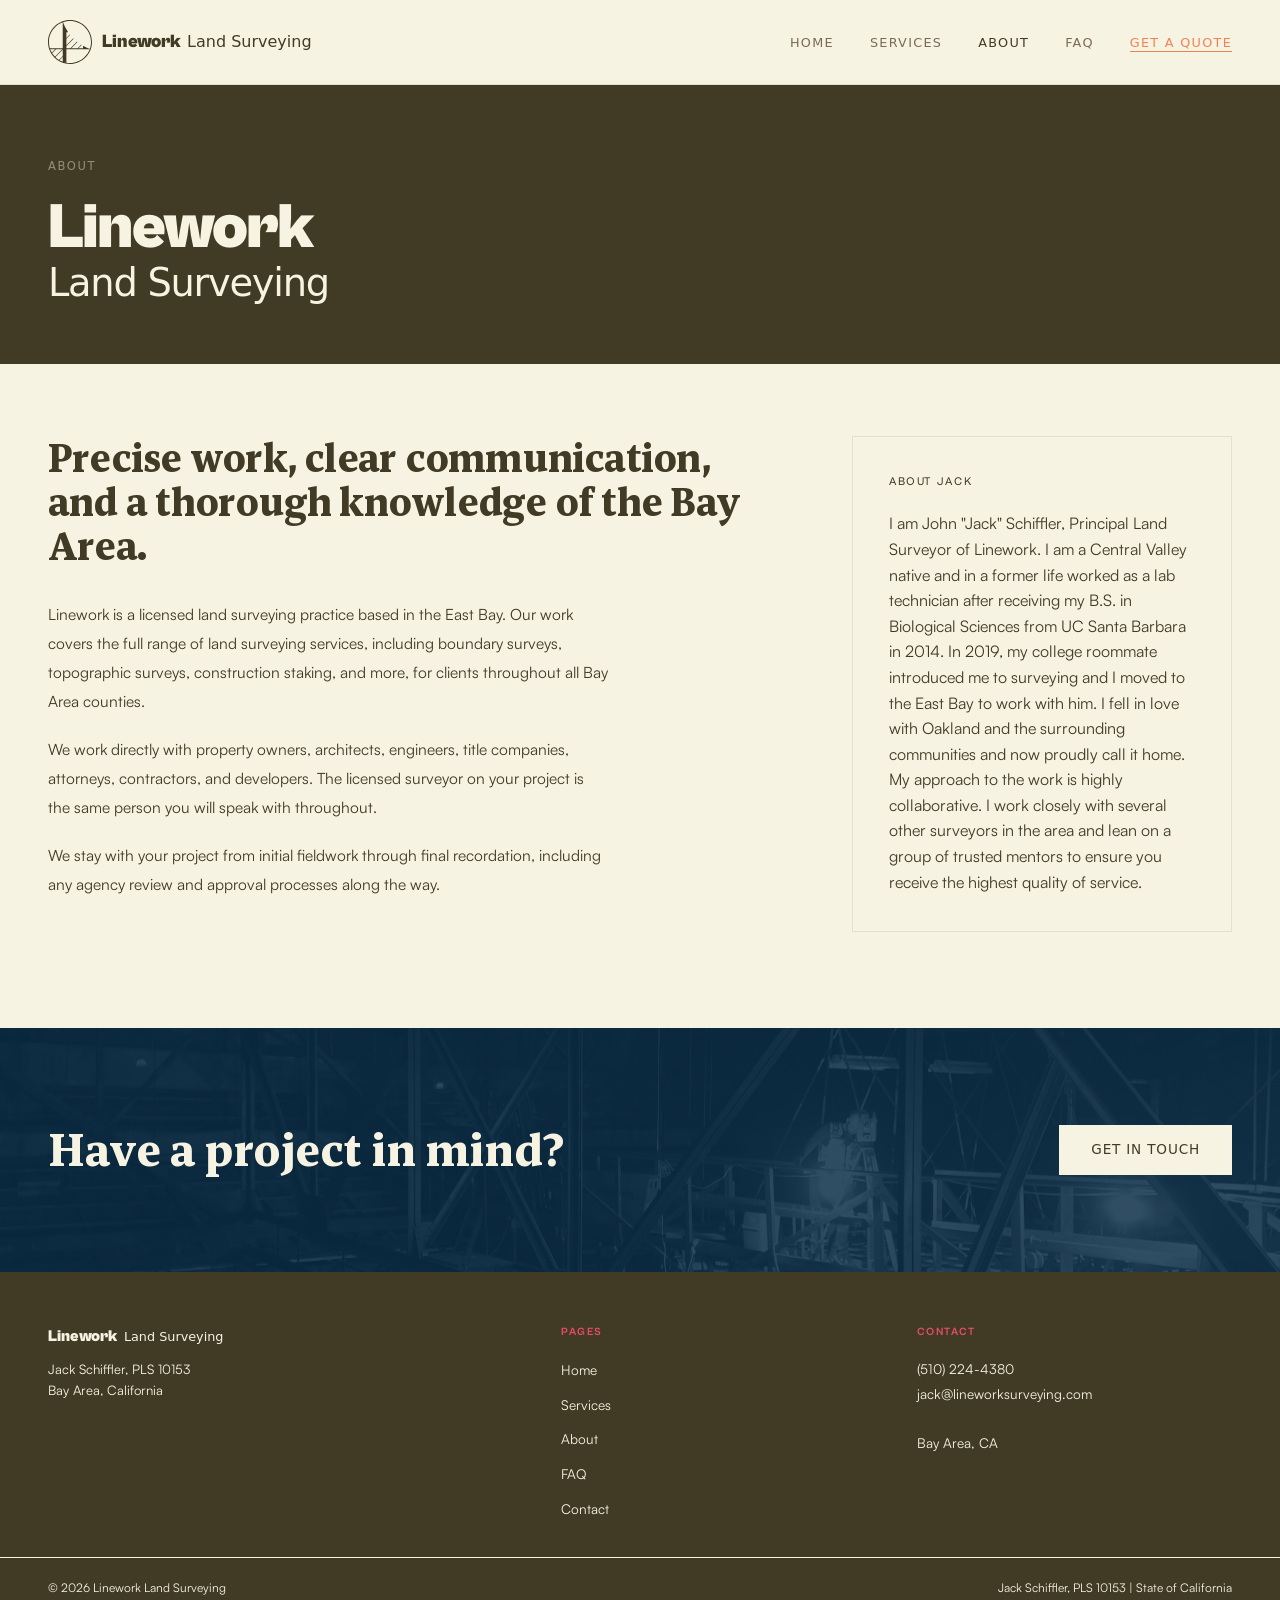
==== commit 076c65f1: "Update Jack bio with final copy Co-Authored-By: Claude Sonnet 4.6 <noreply@anthropic.com>" ====
--- a/about.html
+++ b/about.html
@@ -47,7 +47,7 @@
     <div>
       <div class="aside-card">
         <h3>About Jack</h3>
-        <p>I am John "Jack" Schiffler, Principal Land Surveyor of Linework. I live in Oakland and have been working in the East Bay for my entire surveying career. In a former life I worked as a lab technician after receiving my B.S. in Biological Sciences from UC Santa Barbara. A college roommate introduced me to this unique profession in 2019 and I have not looked back since. My approach to the work is highly collaborative. I work closely with several other surveyors in the area and am happy to refer your project to them if I cannot fit you in my schedule.</p>
+        <p>I am John "Jack" Schiffler, Principal Land Surveyor of Linework. I am a Central Valley native and in a former life worked as a lab technician after receiving my B.S. in Biological Sciences from UC Santa Barbara in 2014. In 2019, my college roommate introduced me to surveying and I moved to the East Bay to work with him. I fell in love with Oakland and the surrounding communities and now proudly call it home. My approach to the work is highly collaborative. I work closely with several other surveyors in the area and lean on a group of trusted mentors to ensure you receive the highest quality of service.</p>
       </div>
     </div>
   </div>
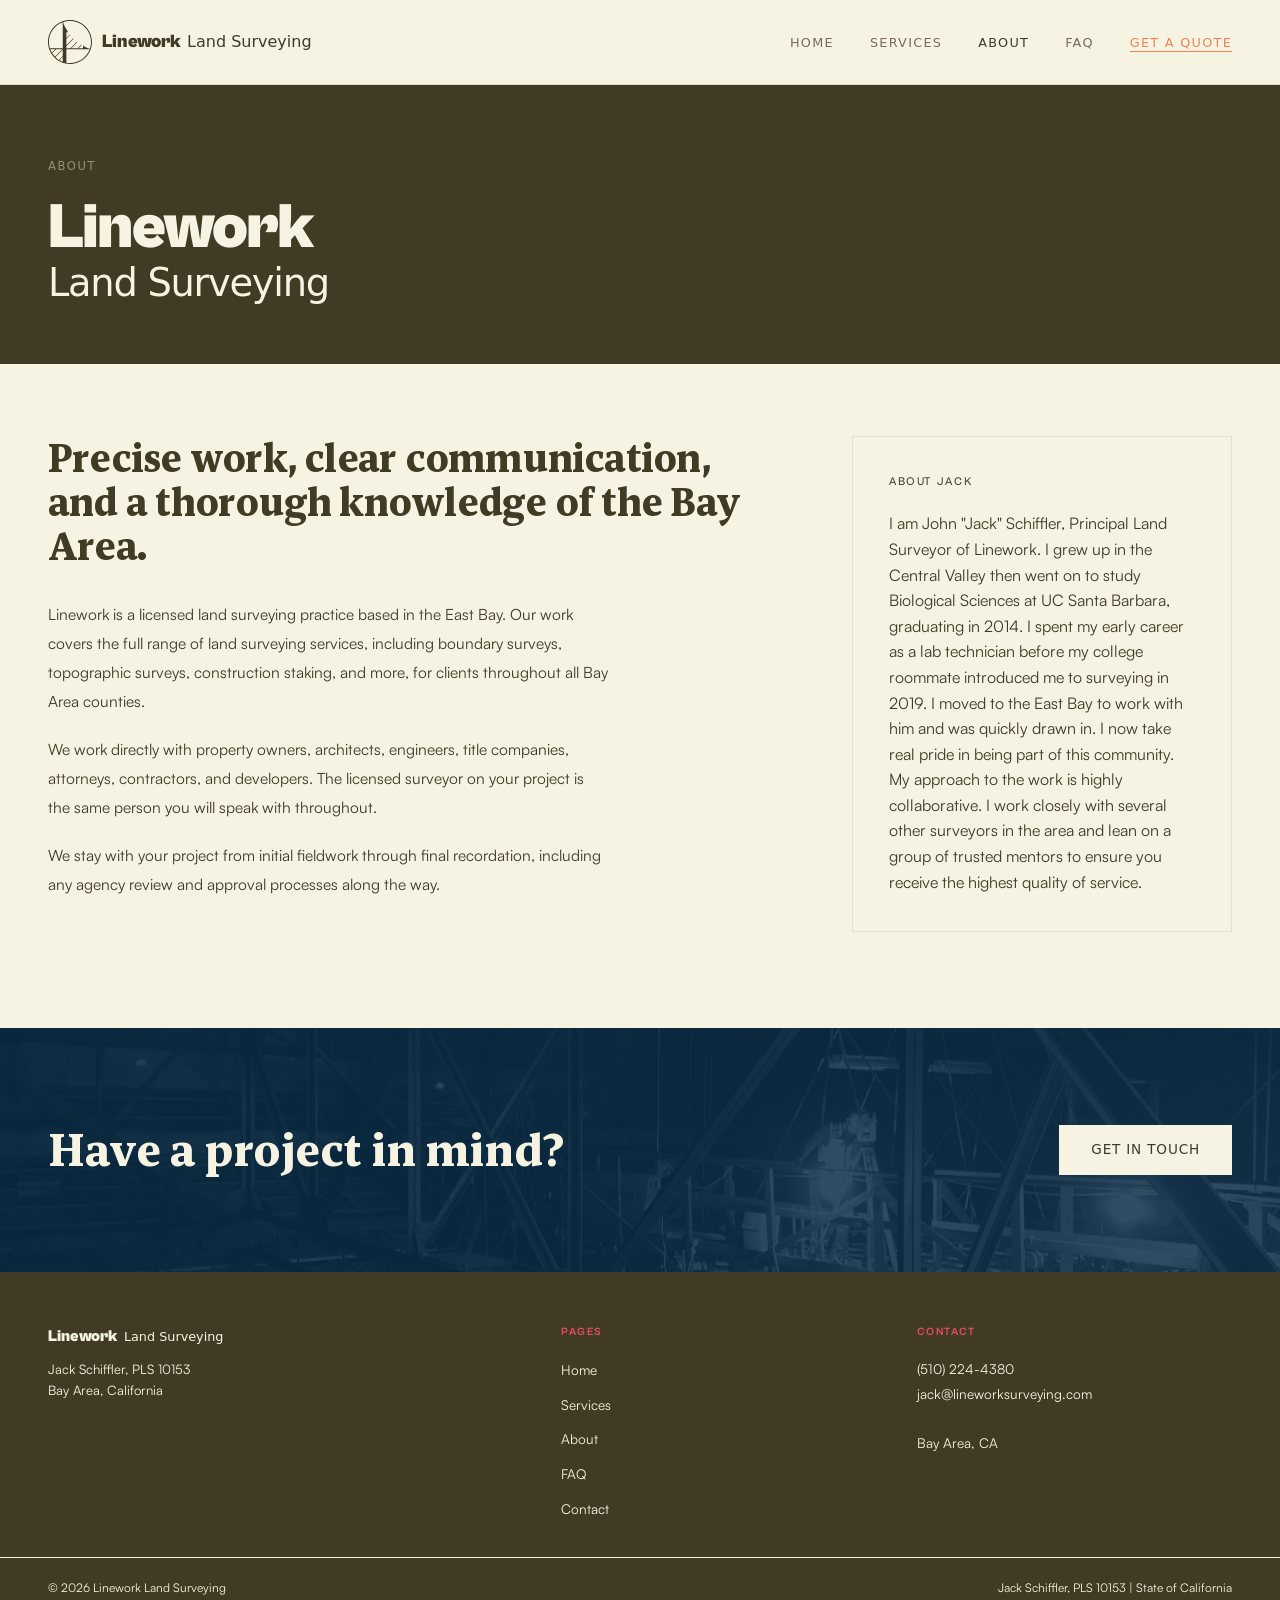
==== commit a69ec57f: "Finalize Jack bio copy Co-Authored-By: Claude Sonnet 4.6 <noreply@anthropic.com>" ====
--- a/about.html
+++ b/about.html
@@ -47,7 +47,7 @@
     <div>
       <div class="aside-card">
         <h3>About Jack</h3>
-        <p>I am John "Jack" Schiffler, Principal Land Surveyor of Linework. I am a Central Valley native and in a former life worked as a lab technician after receiving my B.S. in Biological Sciences from UC Santa Barbara in 2014. In 2019, my college roommate introduced me to surveying and I moved to the East Bay to work with him. I fell in love with Oakland and the surrounding communities and now proudly call it home. My approach to the work is highly collaborative. I work closely with several other surveyors in the area and lean on a group of trusted mentors to ensure you receive the highest quality of service.</p>
+        <p>I am John "Jack" Schiffler, Principal Land Surveyor of Linework. I grew up in the Central Valley then went on to study Biological Sciences at UC Santa Barbara, graduating in 2014. I spent my early career as a lab technician before my college roommate introduced me to surveying in 2019. I moved to the East Bay to work with him and was quickly drawn in. I now take real pride in being part of this community. My approach to the work is highly collaborative. I work closely with several other surveyors in the area and lean on a group of trusted mentors to ensure you receive the highest quality of service.</p>
       </div>
     </div>
   </div>
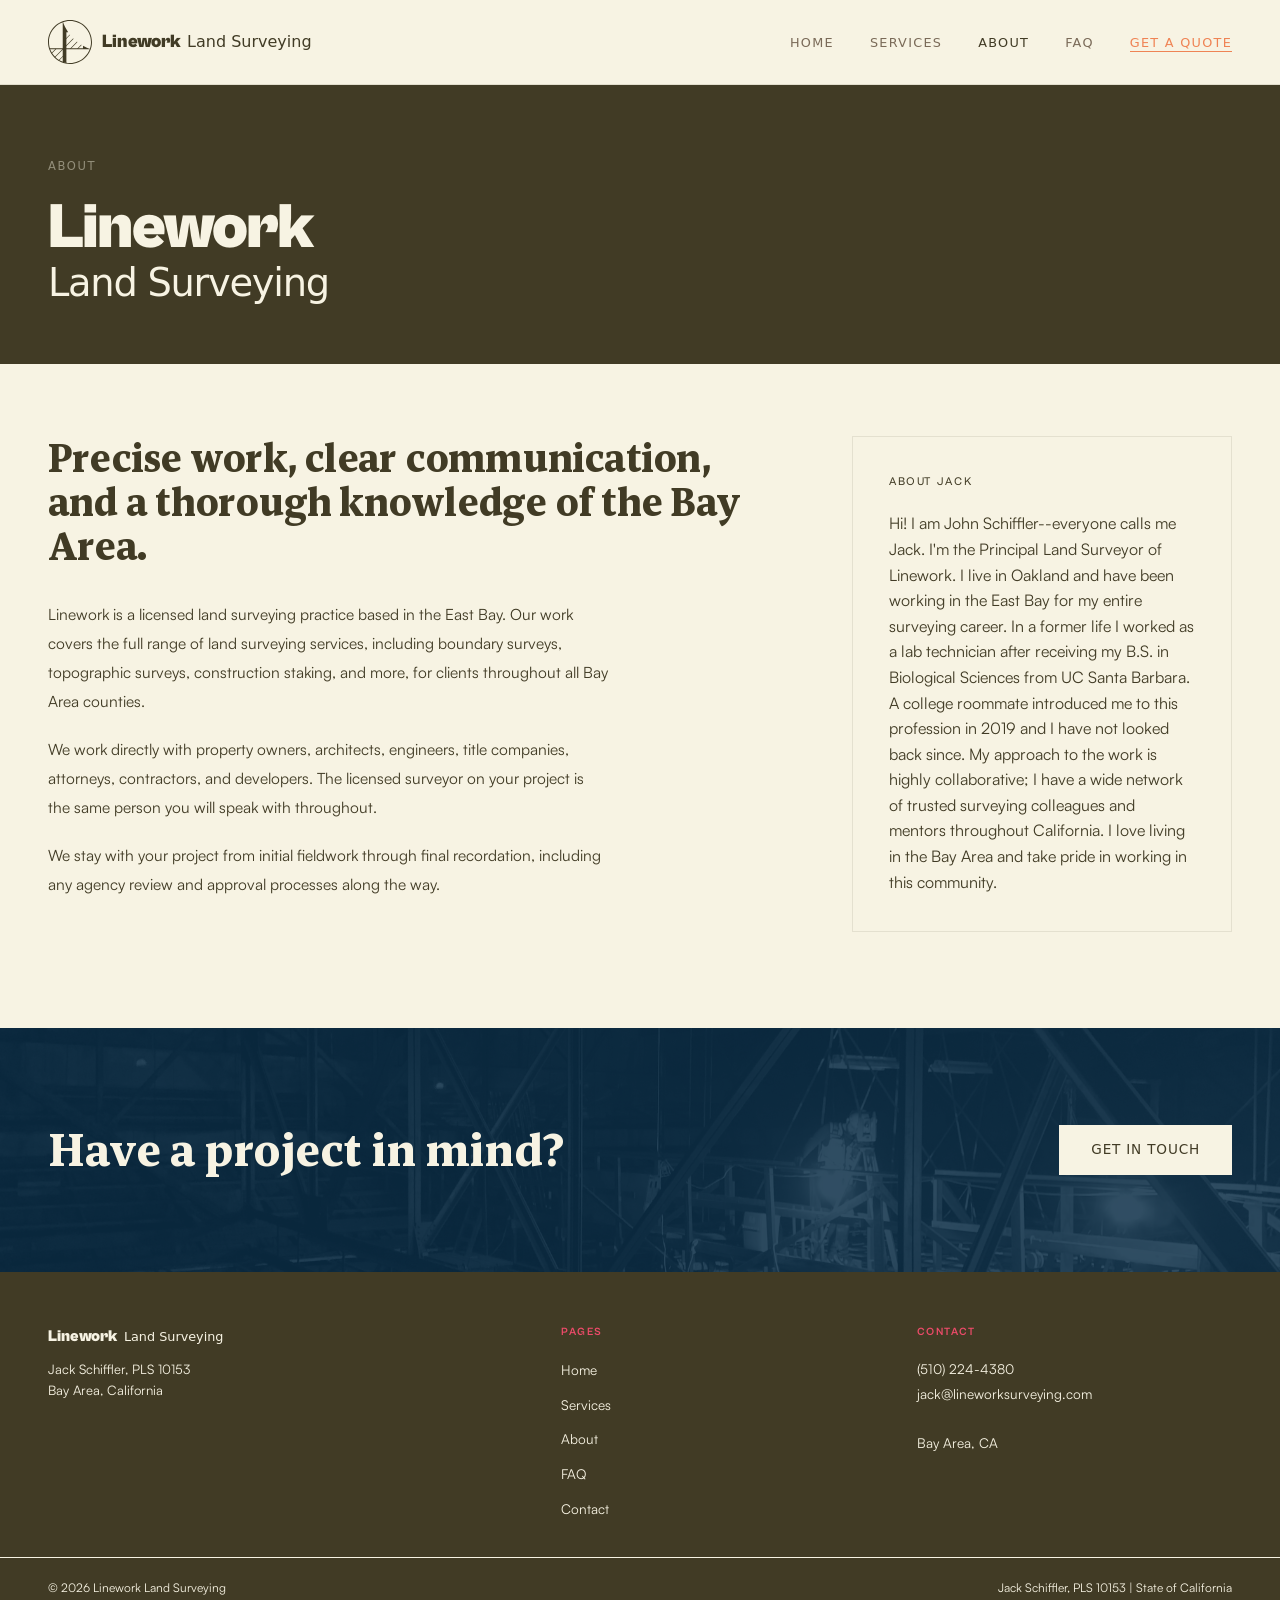
==== commit c6745cfc: "Rewrite Jack bio Co-Authored-By: Claude Sonnet 4.6 <noreply@anthropic.com>" ====
--- a/about.html
+++ b/about.html
@@ -47,7 +47,7 @@
     <div>
       <div class="aside-card">
         <h3>About Jack</h3>
-        <p>I am John "Jack" Schiffler, Principal Land Surveyor of Linework. I grew up in the Central Valley then went on to study Biological Sciences at UC Santa Barbara, graduating in 2014. I spent my early career as a lab technician before my college roommate introduced me to surveying in 2019. I moved to the East Bay to work with him and was quickly drawn in. I now take real pride in being part of this community. My approach to the work is highly collaborative. I work closely with several other surveyors in the area and lean on a group of trusted mentors to ensure you receive the highest quality of service.</p>
+        <p>Hi! I am John Schiffler--everyone calls me Jack. I'm the Principal Land Surveyor of Linework. I live in Oakland and have been working in the East Bay for my entire surveying career. In a former life I worked as a lab technician after receiving my B.S. in Biological Sciences from UC Santa Barbara. A college roommate introduced me to this profession in 2019 and I have not looked back since. My approach to the work is highly collaborative; I have a wide network of trusted surveying colleagues and mentors throughout California. I love living in the Bay Area and take pride in working in this community.</p>
       </div>
     </div>
   </div>
--- a/css/styles.css
+++ b/css/styles.css
@@ -1070,7 +1070,7 @@
 
 /* ── FAQ page ──────────────────────────────────────────────────────────────── */
 .faq-body {
-  padding: 72px 48px 96px;
+  padding: 72px 48px 16px;
   background: var(--paper);
   max-width: 820px;
 }
@@ -1172,7 +1172,7 @@
 /* ── County resources section ─────────────────────────────────────────────── */
 .county-resources {
   background: var(--green-dark);
-  padding: 80px 48px;
+  padding: 48px 48px 80px;
 }
 
 .county-resources h2 {
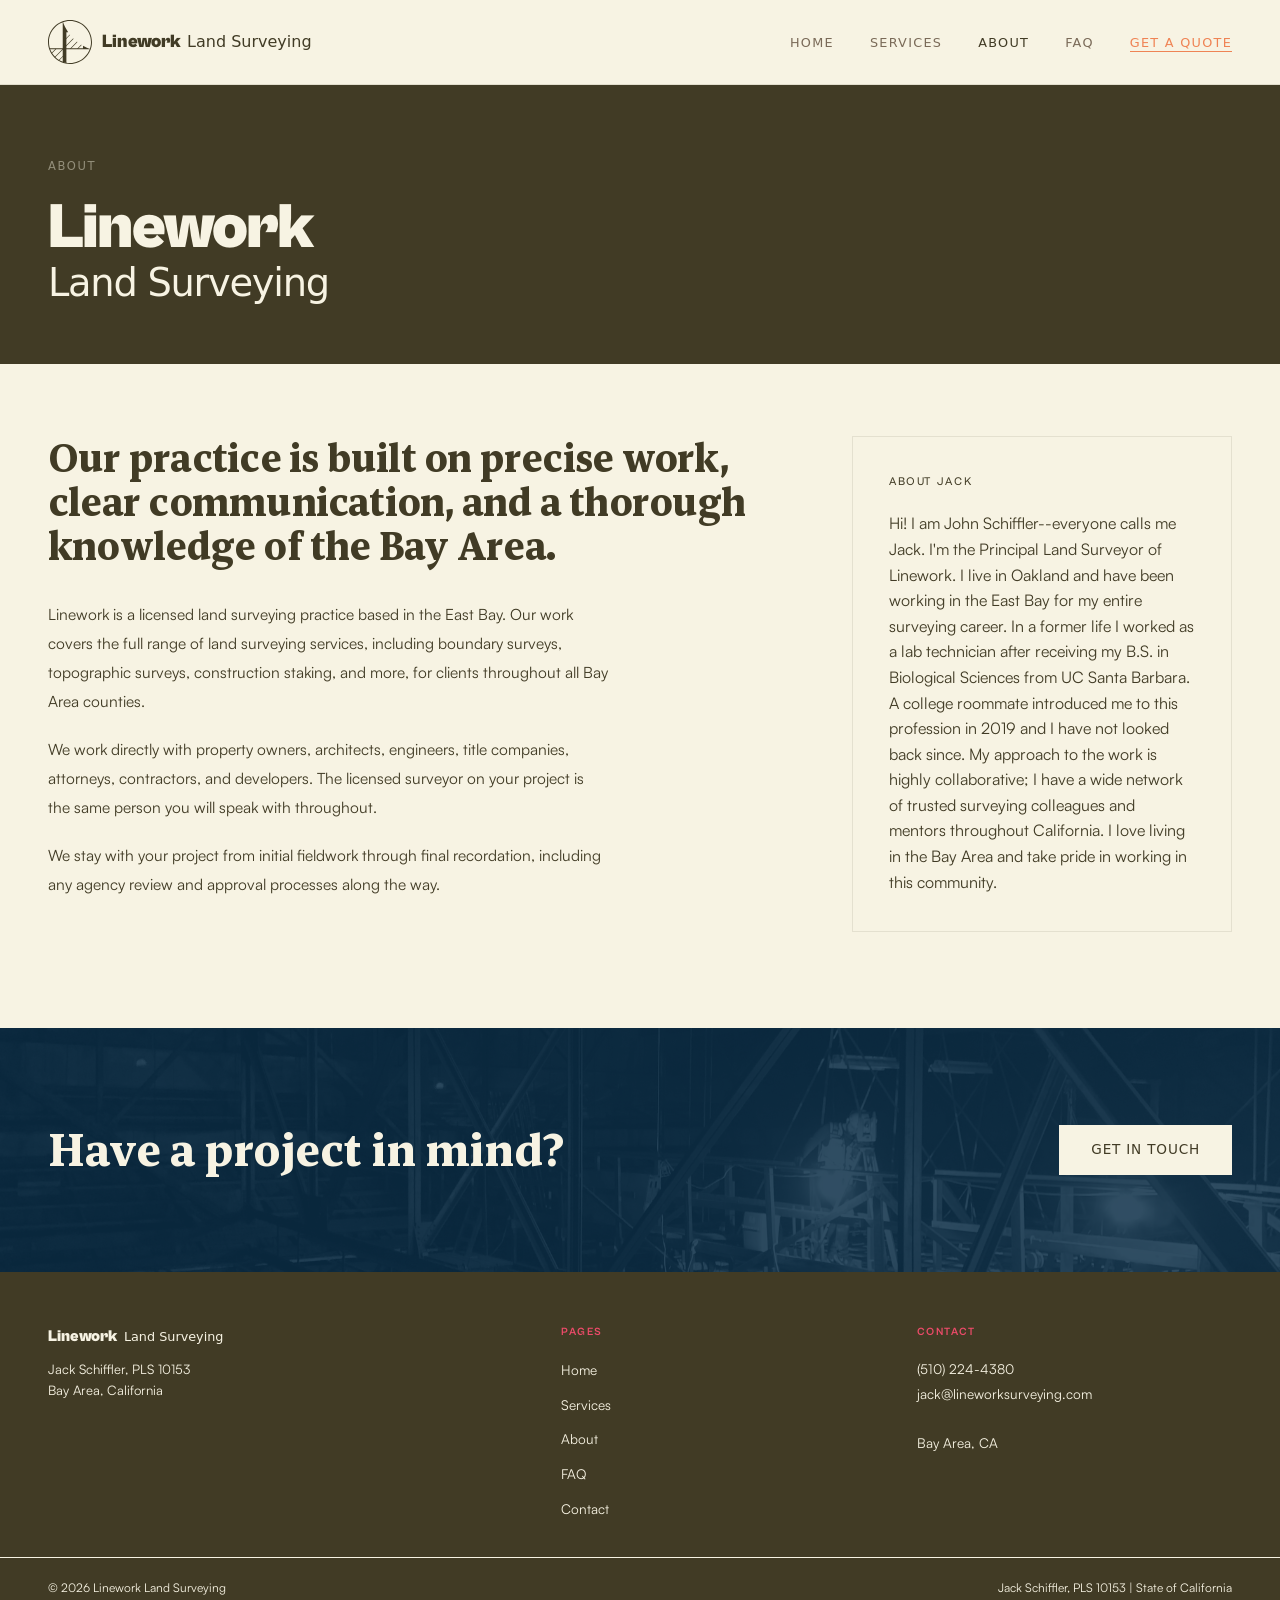
==== commit 6aa2fa1a: "Update about page heading Co-Authored-By: Claude Sonnet 4.6 <noreply@anthropic.com>" ====
--- a/about.html
+++ b/about.html
@@ -39,7 +39,7 @@
 
   <div class="about-body">
     <div class="about-text">
-      <h2>Precise work, clear communication, and a thorough knowledge of the Bay Area.</h2>
+      <h2>Our practice is built on precise work, clear communication, and a thorough knowledge of the Bay Area.</h2>
       <p>Linework is a licensed land surveying practice based in the East Bay. Our work covers the full range of land surveying services, including boundary surveys, topographic surveys, construction staking, and more, for clients throughout all Bay Area counties.</p>
       <p>We work directly with property owners, architects, engineers, title companies, attorneys, contractors, and developers. The licensed surveyor on your project is the same person you will speak with throughout.</p>
       <p>We stay with your project from initial fieldwork through final recordation, including any agency review and approval processes along the way.</p>
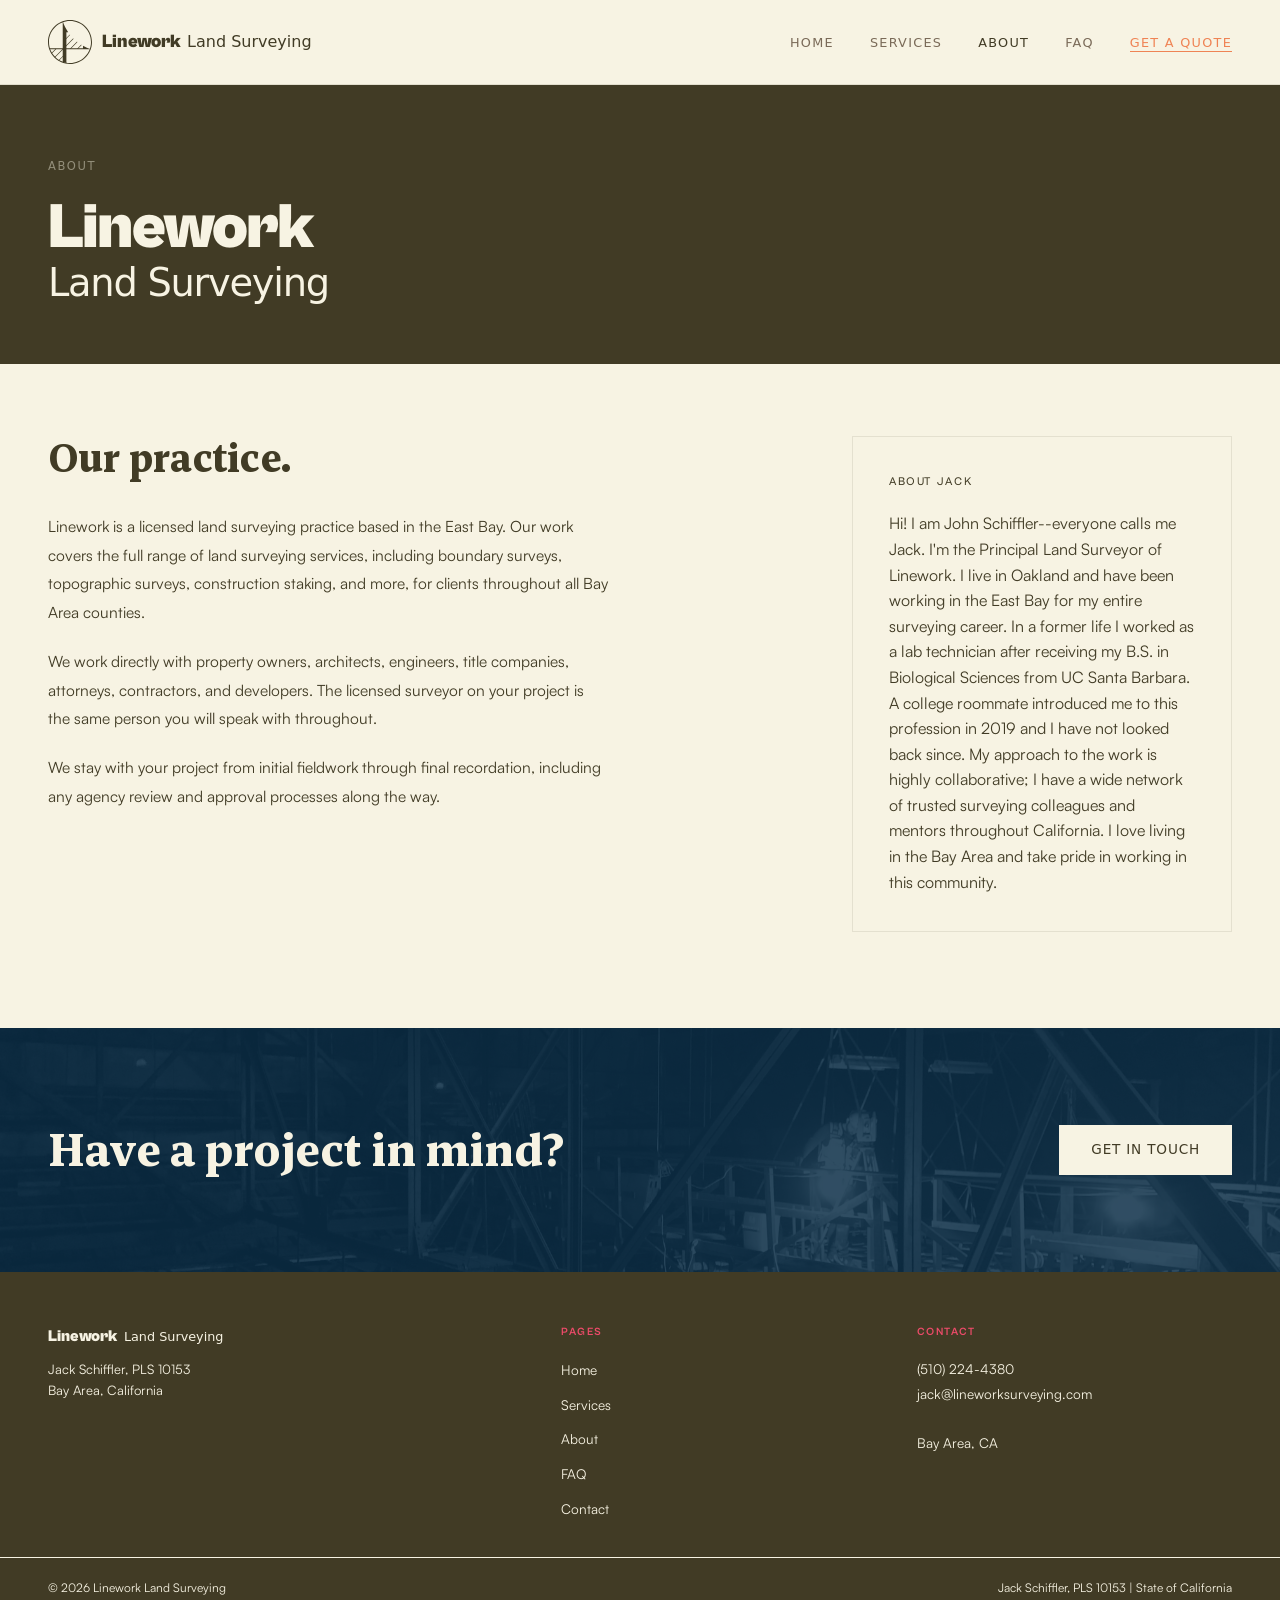
==== commit 91e9b535: "Simplify about page heading to "Our practice." Co-Authored-By: Claude Sonnet 4.6 <noreply@anthropic." ====
--- a/about.html
+++ b/about.html
@@ -39,7 +39,7 @@
 
   <div class="about-body">
     <div class="about-text">
-      <h2>Our practice is built on precise work, clear communication, and a thorough knowledge of the Bay Area.</h2>
+      <h2>Our practice.</h2>
       <p>Linework is a licensed land surveying practice based in the East Bay. Our work covers the full range of land surveying services, including boundary surveys, topographic surveys, construction staking, and more, for clients throughout all Bay Area counties.</p>
       <p>We work directly with property owners, architects, engineers, title companies, attorneys, contractors, and developers. The licensed surveyor on your project is the same person you will speak with throughout.</p>
       <p>We stay with your project from initial fieldwork through final recordation, including any agency review and approval processes along the way.</p>
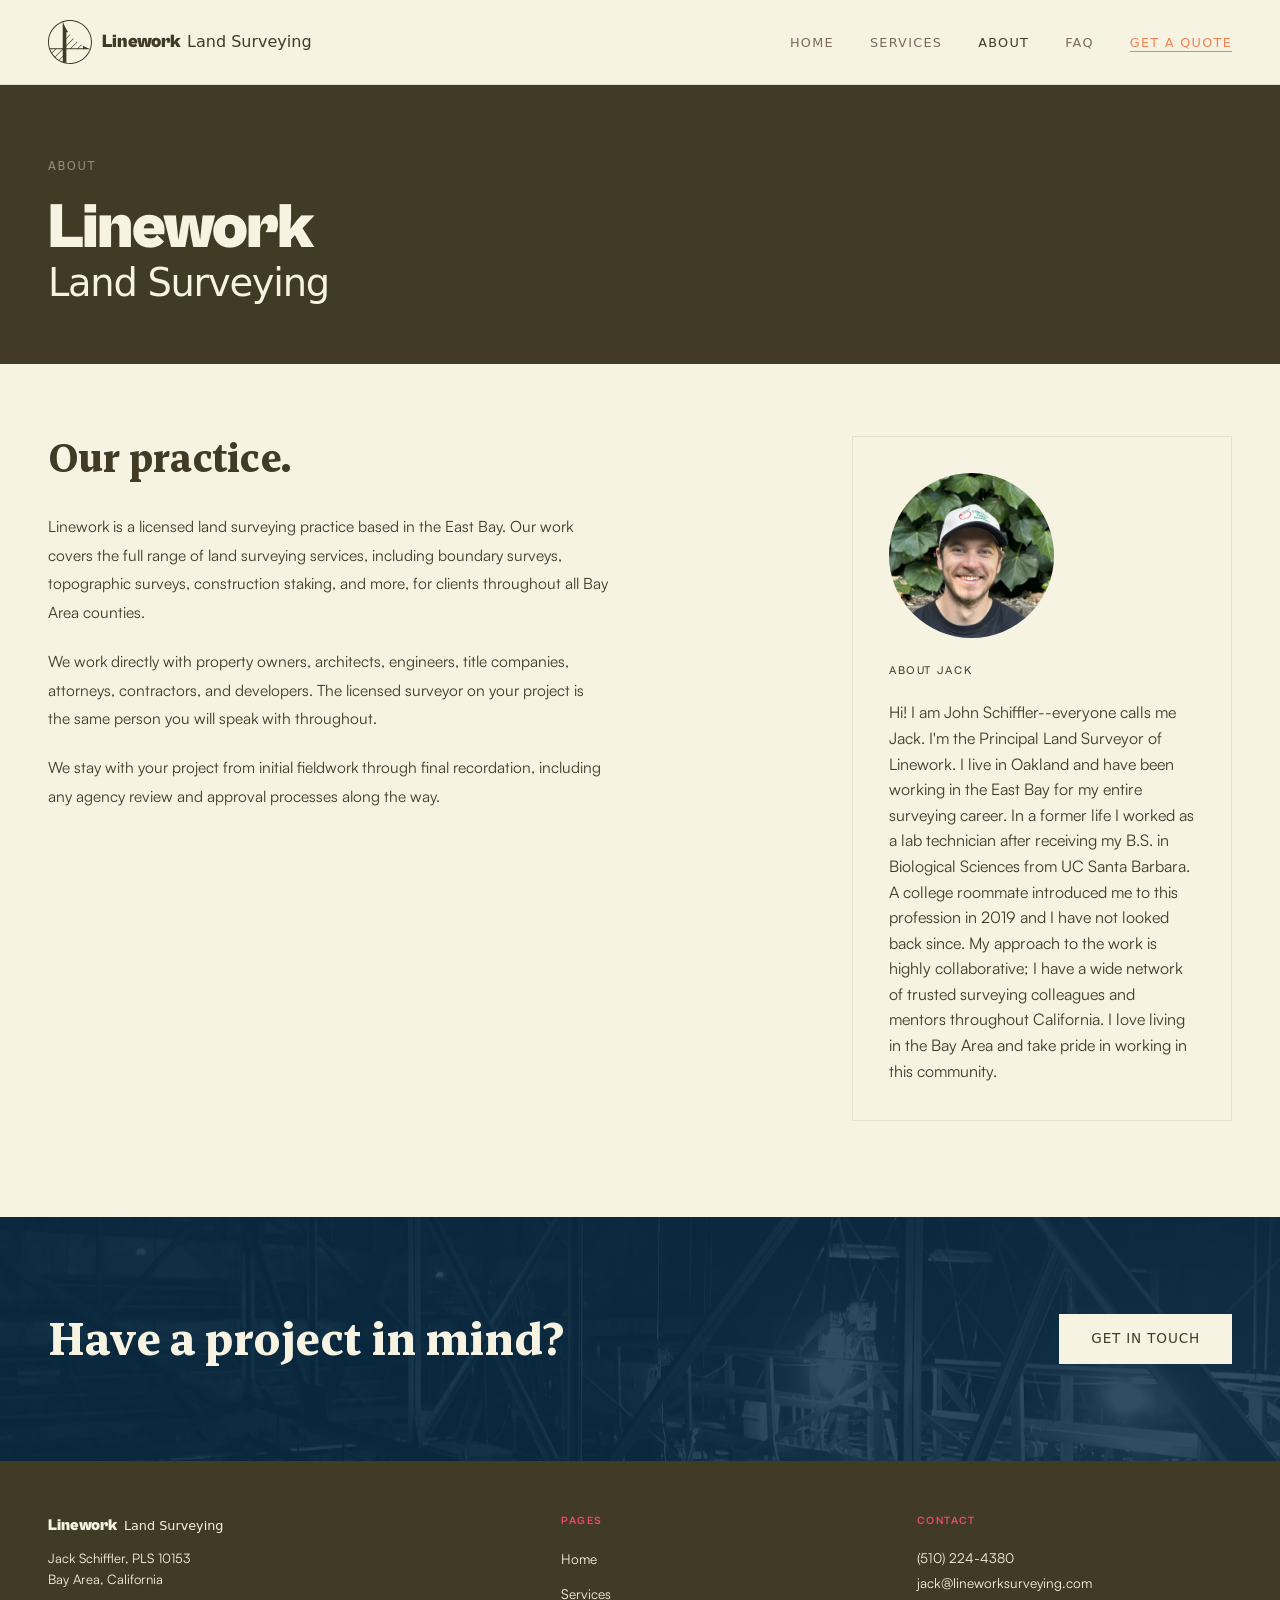
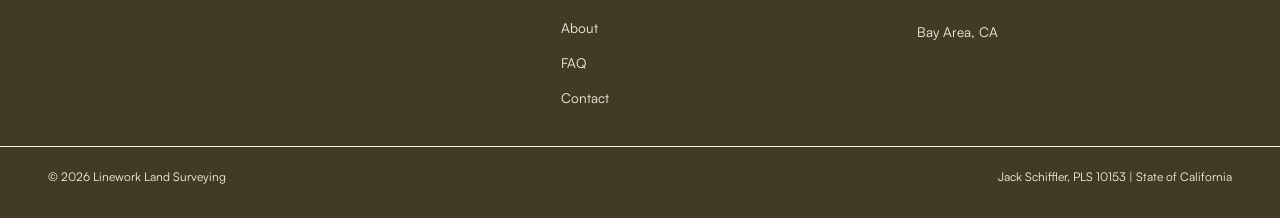
==== commit 2e68eb44: "Add headshot to About page Adds a circular portrait photo of Jack to the About Jack card, converted " ====
--- a/about.html
+++ b/about.html
@@ -46,6 +46,7 @@
     </div>
     <div>
       <div class="aside-card">
+        <img src="img/jack.jpg" class="about-avatar" alt="Jack Schiffler">
         <h3>About Jack</h3>
         <p>Hi! I am John Schiffler--everyone calls me Jack. I'm the Principal Land Surveyor of Linework. I live in Oakland and have been working in the East Bay for my entire surveying career. In a former life I worked as a lab technician after receiving my B.S. in Biological Sciences from UC Santa Barbara. A college roommate introduced me to this profession in 2019 and I have not looked back since. My approach to the work is highly collaborative; I have a wide network of trusted surveying colleagues and mentors throughout California. I love living in the Bay Area and take pride in working in this community.</p>
       </div>
--- a/css/styles.css
+++ b/css/styles.css
@@ -781,6 +781,16 @@
 
 .aside-card li:last-child { border-bottom: none; padding-bottom: 0; }
 
+.about-avatar {
+  width: 165px;
+  height: 165px;
+  border-radius: 50%;
+  object-fit: cover;
+  object-position: center center;
+  display: block;
+  margin-bottom: 24px;
+}
+
 /* ── Contact page ──────────────────────────────────────────────────────────── */
 .contact-body {
   padding: 72px 48px 96px;
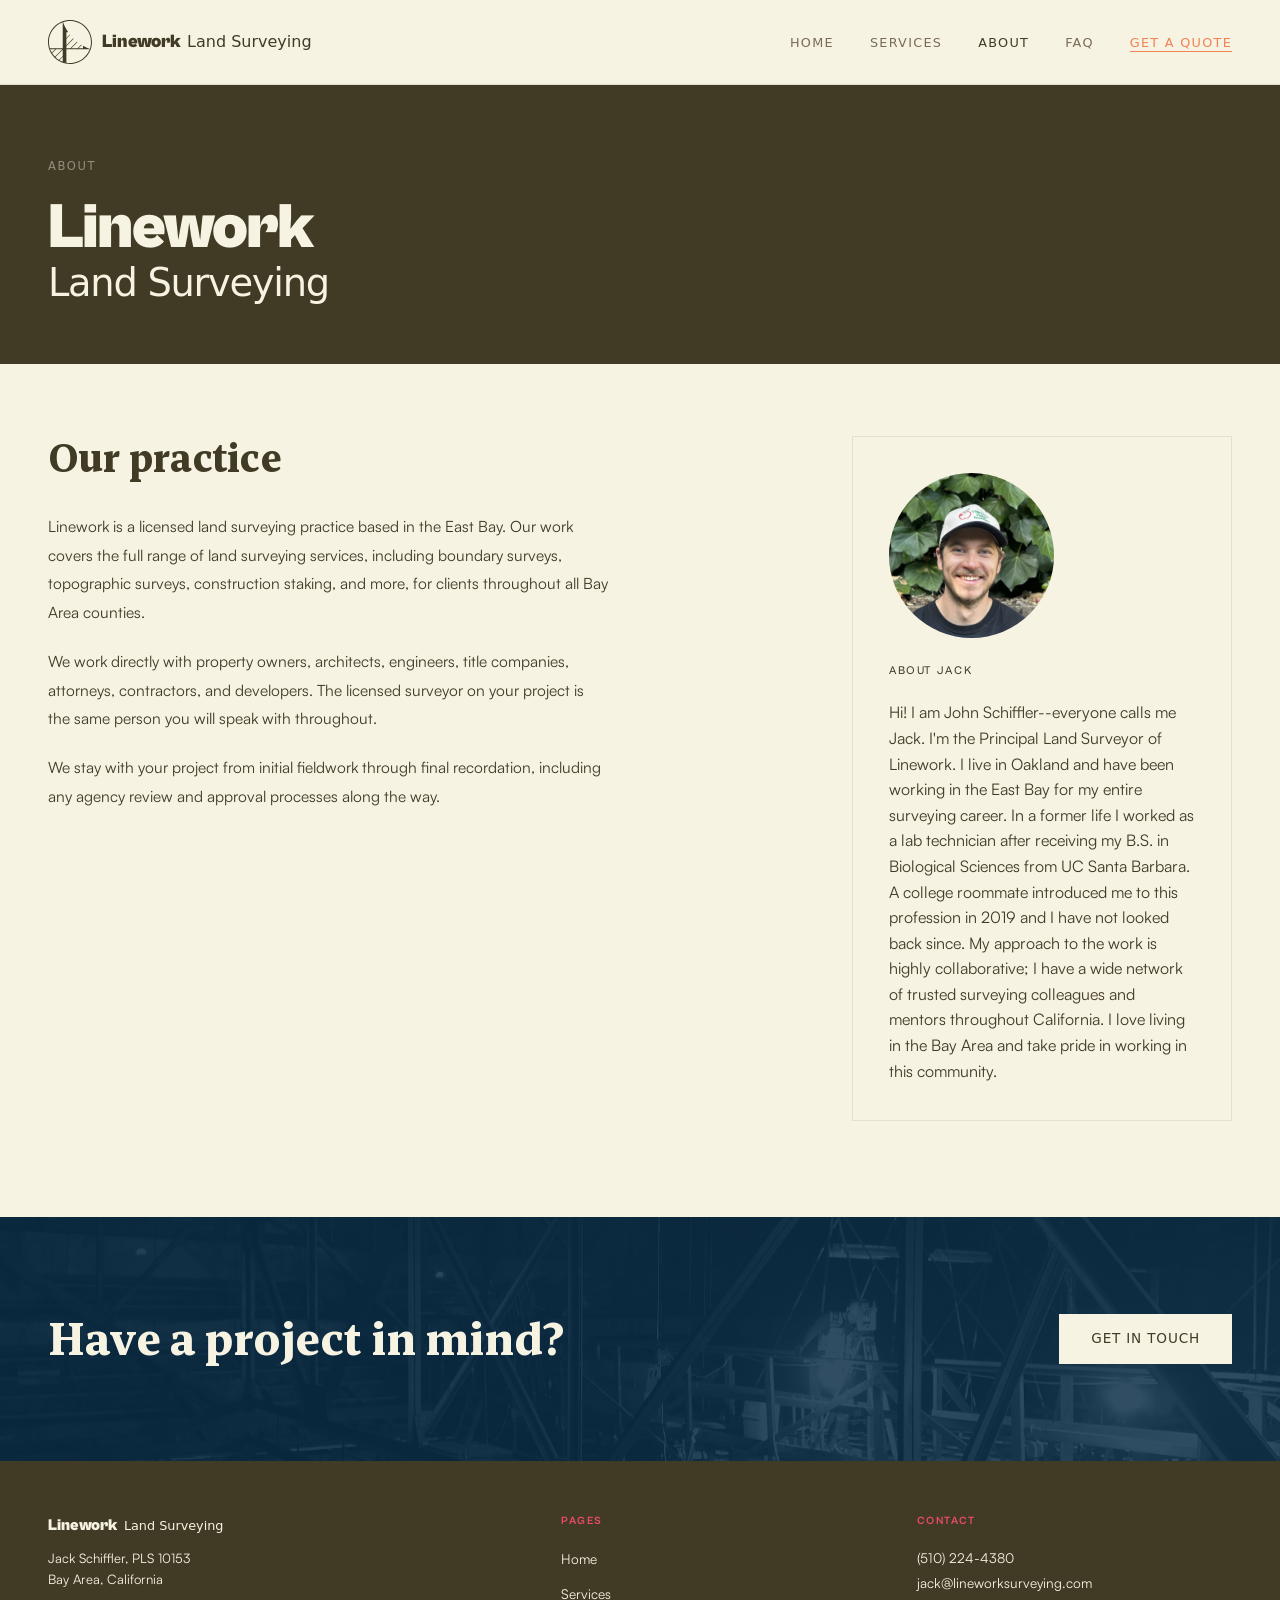
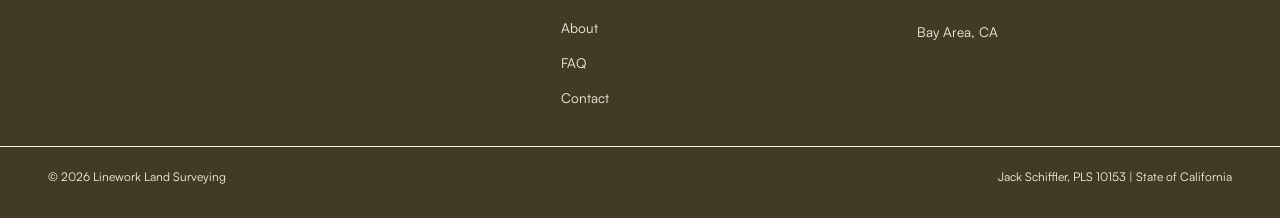
==== commit f81b4b05: "Fix HTML formatting issues in about.html" ====
--- a/about.html
+++ b/about.html
@@ -39,7 +39,7 @@
 
   <div class="about-body">
     <div class="about-text">
-      <h2>Our practice.</h2>
+      <h2>Our practice</h2>
       <p>Linework is a licensed land surveying practice based in the East Bay. Our work covers the full range of land surveying services, including boundary surveys, topographic surveys, construction staking, and more, for clients throughout all Bay Area counties.</p>
       <p>We work directly with property owners, architects, engineers, title companies, attorneys, contractors, and developers. The licensed surveyor on your project is the same person you will speak with throughout.</p>
       <p>We stay with your project from initial fieldwork through final recordation, including any agency review and approval processes along the way.</p>
